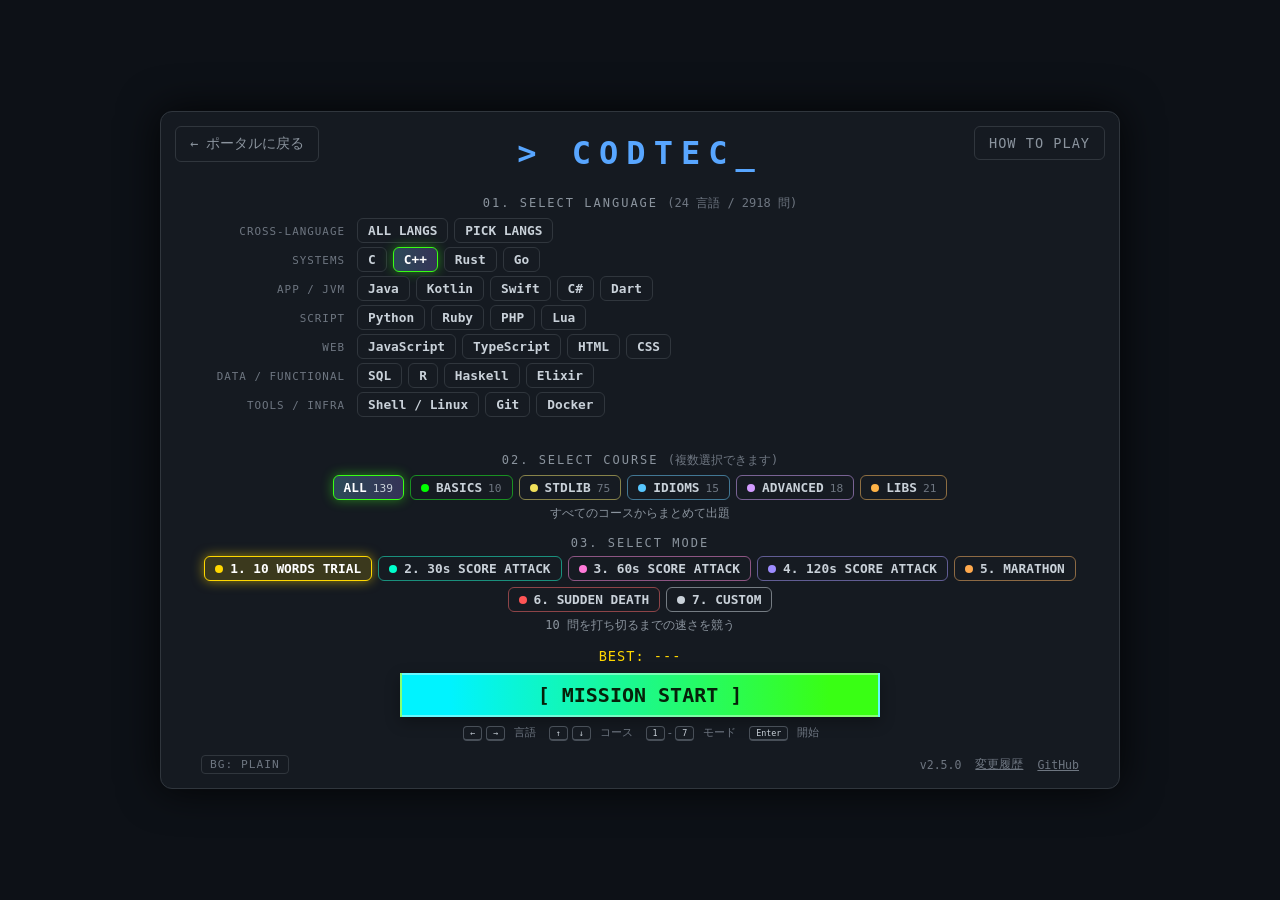
==== index.html @ aff868a6 "feat: コースを複数選べるようにする（v2.5.0） コースを押すたびに、出題するコースに入ったり外れたりする。 全部外すか全部選ぶと ALL になる。  - 選択は 'basics+stdlib" ====
<!DOCTYPE html>
<html lang="ja">
<head>
    <meta charset="UTF-8">
    <meta name="viewport" content="width=device-width, initial-scale=1.0">
    <meta name="description" content="エンジニア向けのターミナル風タイピングゲーム。24 言語・2900 問以上のコードで練習できます。">
    <title>Codtec | Programming Typing</title>
    <!-- X などにリンクを貼ったときのカード。画像は絶対 URL で書く（相対パスは読まれない） -->
    <meta property="og:type" content="website">
    <meta property="og:site_name" content="Codtec">
    <meta property="og:title" content="Codtec | Programming Typing">
    <meta property="og:description" content="エンジニア向けのターミナル風タイピングゲーム。24 言語・2900 問以上のコードで練習できます。">
    <meta property="og:url" content="https://ssmbc2929bartok.github.io/codtec/">
    <meta property="og:image" content="https://ssmbc2929bartok.github.io/codtec/ogp.png">
    <meta property="og:image:width" content="1200">
    <meta property="og:image:height" content="630">
    <meta property="og:image:alt" content="紺色の背景に、青い文字で「&gt; CODTEC_」と書かれた Codtec のロゴ">
    <meta name="twitter:card" content="summary_large_image">
    <meta name="twitter:title" content="Codtec | Programming Typing">
    <meta name="twitter:description" content="エンジニア向けのターミナル風タイピングゲーム。24 言語・2900 問以上のコードで練習できます。">
    <meta name="twitter:image" content="https://ssmbc2929bartok.github.io/codtec/ogp.png">
    <meta name="twitter:image:alt" content="紺色の背景に、青い文字で「&gt; CODTEC_」と書かれた Codtec のロゴ">
    <!-- ?v= は古いキャッシュを避けるための印。node tools/release.mjs <番号> で、data/registry.js の VERSION と一緒に書き換える -->
    <link rel="stylesheet" href="codtec.css?v=2.5.0">
</head>
<body>

    <div id="game-container">
        <section id="menu-screen">
            <a class="btn-ghost portal-link" href="https://ssmbar.com/">&larr; ポータルに戻る</a>
            <a class="btn-ghost howto-link" href="howto.html">HOW TO PLAY</a>
            <h1>&gt; CODTEC_</h1>
            <p id="menu-message" class="menu-message" role="status"></p>

            <div class="selection-group">
                <p class="label">01. SELECT LANGUAGE <span id="lang-count"></span></p>
                <div id="lang-selector"></div>
                <p id="lang-note" class="desc"></p>
            </div>
            <div class="selection-group">
                <p class="label">02. SELECT COURSE <span>(複数選択できます)</span></p>
                <div id="course-selector" class="chip-row"></div>
                <p id="course-desc" class="desc"></p>
            </div>
            <div class="selection-group">
                <p class="label">03. SELECT MODE</p>
                <div id="mode-selector" class="chip-row"></div>
                <p id="mode-desc" class="desc"></p>
                <div id="custom-panel" class="custom-panel" hidden>
                    <label>問題数 <input id="custom-words" type="number" min="0" max="999" inputmode="numeric"></label>
                    <label>持ち時間（秒） <input id="custom-seconds" type="number" min="0" max="3600" inputmode="numeric"></label>
                    <label>1 問ごとの追加（秒） <input id="custom-bonus" type="number" min="0" max="60" inputmode="numeric"></label>
                    <label>1 ミスごとの減少（秒） <input id="custom-penalty" type="number" min="0" max="10" step="0.1" inputmode="decimal"></label>
                    <label>ミスの上限（回） <input id="custom-lives" type="number" min="0" max="99" inputmode="numeric"></label>
                    <p class="custom-help">0 にした項目は「なし」になります。どれかの条件を満たした時点で終了します。</p>
                    <p id="custom-summary" class="custom-summary"></p>
                </div>
            </div>

            <p id="best-display" class="best-display"></p>
            <button id="start-btn" class="btn-gradient" type="button" disabled>
                <span>[ MISSION START ]</span>
            </button>
            <p class="key-hint">
                <kbd>&larr;</kbd><kbd>&rarr;</kbd> 言語　<kbd>&uarr;</kbd><kbd>&darr;</kbd> コース　<kbd>1</kbd>-<kbd>7</kbd> モード　<kbd>Enter</kbd> 開始
            </p>
        </section>

        <section id="game-screen" hidden>
            <div class="game-header">
                <div id="game-info">SYSTEM STATUS: RUNNING</div>
                <button id="pause-btn" class="btn-ghost" type="button">
                    <span class="pause-icon" aria-hidden="true"></span>PAUSE <kbd>Esc</kbd>
                </button>
            </div>
            <div id="toast" class="toast" role="status"></div>
            <div id="course-tag" class="course-tag"></div>
            <div id="word-display"></div>
            <div id="note-display"></div>
            <div id="timer-display">TIME: 0.00s</div>

            <div id="pause-overlay" hidden>
                <div class="pause-title">|| PAUSED</div>
                <p class="pause-sub">タイマーは止まっています</p>
                <div class="pause-actions">
                    <button class="btn-ghost" type="button" data-action="resume">再開する <kbd>Esc</kbd></button>
                    <button class="btn-ghost" type="button" data-action="restart">最初からやり直す <kbd>R</kbd></button>
                    <button class="btn-ghost" type="button" data-action="quit">メニューへ戻る <kbd>Q</kbd></button>
                </div>
            </div>
        </section>

        <section id="result-screen" hidden></section>

        <footer id="app-footer">
            <button id="bg-btn" class="bg-btn" type="button" title="背景を切り替える">BG: PLAIN</button>
            <span id="version-label"></span>
            <a href="https://github.com/ssmbc2929bartok/codtec/blob/main/CHANGELOG.md" target="_blank" rel="noopener noreferrer">変更履歴</a>
            <a href="https://github.com/ssmbc2929bartok/codtec" target="_blank" rel="noopener noreferrer">GitHub</a>
        </footer>
    </div>

    <script src="theme.js?v=2.5.0"></script>
    <script src="data/registry.js?v=2.5.0"></script>
    <script src="data/manifest.js?v=2.5.0"></script>
    <script src="script.js?v=2.5.0"></script>
</body>
</html>
---- codtec.css ----
:root {
    --bg-color: #0d1117;
    --panel-bg: rgba(22, 27, 34, 0.95);
    --border: #30363d;
    --text: #c9d1d9;
    --muted: #8b949e;
    --accent-blue: #58a6ff;
    --accent-cyan: #00ffcc;
    --correct-green: #39ff14;
    --error-red: #ff4444;
    --gold: #ffd700;

    /* コースごとの色 */
    --c-basics: #00ff00;
    --c-stdlib: #f1e05a;
    --c-features: #58c7ff;
    --c-advanced: #d39bff;
    --c-ecosystem: #ffb347;
}

[data-course="basics"] { --course: var(--c-basics); }
[data-course="stdlib"] { --course: var(--c-stdlib); }
[data-course="features"] { --course: var(--c-features); }
[data-course="advanced"] { --course: var(--c-advanced); }
[data-course="ecosystem"] { --course: var(--c-ecosystem); }

* { box-sizing: border-box; }
[hidden] { display: none !important; }

body {
    background-color: var(--bg-color);
    color: var(--text);
    font-family: 'Fira Code', 'Consolas', 'Menlo', monospace;
    display: flex;
    align-items: center;
    justify-content: center;
    min-height: 100vh;
    margin: 0;
    padding: 16px;
}

#game-container {
    position: relative;
    text-align: center;
    border: 1px solid var(--border);
    padding: 22px 40px 14px;
    background: var(--panel-bg);
    box-shadow: 0 0 40px rgba(0, 0, 0, 0.8);
    border-radius: 12px;
    width: min(960px, 100%);
}

h1 { color: var(--accent-blue); letter-spacing: 8px; margin: 0 0 2px; font-size: 2rem; }

kbd {
    display: inline-block;
    padding: 1px 6px;
    margin: 0 2px;
    border: 1px solid #484f58;
    border-bottom-width: 2px;
    border-radius: 4px;
    background: #161b22;
    color: var(--text);
    font-family: inherit;
    font-size: 0.75em;
}

/* --- メニュー --- */
.portal-link { position: absolute; top: 14px; left: 14px; padding: 6px 12px; font-size: 0.75rem; }
.howto-link { position: absolute; top: 14px; right: 14px; padding: 6px 12px; font-size: 0.75rem; letter-spacing: 1px; }
.menu-message { min-height: 1.2em; margin: 0 0 6px; font-size: 0.8rem; color: var(--error-red); }
.selection-group { margin-bottom: 14px; }
.label { font-size: 0.75rem; color: var(--muted); margin: 0 0 6px; letter-spacing: 2px; }
.label span { color: #6e7681; letter-spacing: 0; }
.desc { min-height: 1.3em; margin: 5px 0 0; font-size: 0.75rem; color: var(--muted); }

.lang-group {
    display: flex;
    align-items: baseline;
    gap: 6px;
    margin-bottom: 4px;
    text-align: left;
}
.group-label {
    flex: 0 0 150px;
    font-size: 0.68rem;
    letter-spacing: 1px;
    color: #6e7681;
    text-align: right;
    padding-right: 6px;
}
.lang-locked .chip:not(.active) { opacity: 0.35; }
.chip.picked { border-color: var(--accent-cyan); color: #fff; background: rgba(0, 255, 204, 0.12); }
.chip.picked::before { content: '\2713'; margin-right: 6px; color: var(--accent-cyan); }
.review-lang { color: var(--accent-blue); }
.group-chips, .chip-row { display: flex; flex-wrap: wrap; gap: 6px; }
.chip-row { justify-content: center; }

.chip {
    padding: 4px 10px;
    border: 1px solid var(--border);
    border-radius: 6px;
    background: #161b22;
    color: var(--text);
    font-family: inherit;
    font-size: 0.8rem;
    font-weight: bold;
    cursor: pointer;
    transition: border-color 0.15s, background 0.15s, box-shadow 0.15s;
}
.chip small { margin-left: 6px; color: #6e7681; font-weight: normal; font-size: 0.7rem; }
.chip:hover { border-color: var(--accent-blue); }
.chip:focus-visible, .btn-ghost:focus-visible, .btn-gradient:focus-visible, a:focus-visible {
    outline: 2px solid var(--accent-blue);
    outline-offset: 2px;
}
.chip.active {
    border-color: var(--correct-green);
    background: linear-gradient(to right, rgba(112, 218, 250, 0.25), rgba(147, 125, 247, 0.25));
    color: #fff;
    box-shadow: 0 0 12px rgba(57, 255, 20, 0.45);
}
.chip.active small { color: var(--text); }
.chip[data-course] { border-color: color-mix(in srgb, var(--course) 45%, var(--border)); }
.chip[data-course]:hover { border-color: var(--course); }
.chip[data-course].active {
    border-color: var(--course);
    background: color-mix(in srgb, var(--course) 16%, #161b22);
    box-shadow: 0 0 12px color-mix(in srgb, var(--course) 55%, transparent);
}
.chip[data-course]::before {
    content: '';
    display: inline-block;
    width: 8px;
    height: 8px;
    margin-right: 7px;
    border-radius: 50%;
    background: var(--course);
}

.custom-panel {
    display: grid;
    grid-template-columns: repeat(2, minmax(0, 1fr));
    gap: 8px 16px;
    width: min(520px, 100%);
    margin: 12px auto 0;
    padding: 14px 16px;
    border: 1px dashed var(--border);
    border-radius: 8px;
    text-align: left;
}
.custom-panel label { display: flex; align-items: center; justify-content: space-between; gap: 8px; font-size: 0.8rem; color: var(--text); }
.custom-panel input {
    width: 76px;
    padding: 5px 8px;
    border: 1px solid var(--border);
    border-radius: 6px;
    background: #0d1117;
    color: #fff;
    font-family: inherit;
    font-size: 0.9rem;
    text-align: right;
}
.custom-panel input:focus { outline: 2px solid var(--accent-blue); outline-offset: 1px; }
.custom-help, .custom-summary { grid-column: 1 / -1; margin: 2px 0 0; font-size: 0.75rem; color: var(--muted); }
.custom-summary { color: var(--accent-cyan); letter-spacing: 1px; }

.best-display { min-height: 1.3em; margin: 0; font-size: 0.85rem; color: var(--gold); letter-spacing: 1px; }
.key-hint { margin: 8px 0 0; font-size: 0.7rem; color: #6e7681; }

/* --- ボタン --- */
.btn-gradient {
    display: inline-block;
    padding: 12px 25px;
    color: #fff;
    border: 2px solid rgba(255, 255, 255, 0.4);
    background-image: linear-gradient(to right, #70dafa 0%, #937df7 100%);
    box-shadow: 0 5px 15px rgba(0, 0, 0, 0.3);
    transition: 0.3s;
    cursor: pointer;
    font-family: inherit;
    font-weight: bold;
    text-transform: uppercase;
}
.btn-gradient:hover:not(:disabled) {
    transform: translateY(-3px);
    box-shadow: 0 8px 20px rgba(57, 255, 20, 0.3);
    filter: brightness(1.1);
    border-color: #fff;
}
#start-btn.btn-gradient {
    background-image: linear-gradient(to right, #00f3ff 10%, #39ff14 90%);
    color: #06210a;
    width: min(480px, 100%);
    padding: 8px 25px;
    font-size: 1.25rem;
    margin-top: 8px;
}
#start-btn:disabled { filter: grayscale(1); opacity: 0.2; cursor: not-allowed; }

.btn-ghost {
    display: inline-flex;
    align-items: center;
    gap: 6px;
    padding: 8px 14px;
    border: 1px solid var(--border);
    border-radius: 6px;
    background: transparent;
    color: var(--muted);
    font-family: inherit;
    font-size: 0.85rem;
    text-decoration: none;
    cursor: pointer;
    transition: color 0.15s, border-color 0.15s, background 0.15s;
}
.btn-ghost:hover { color: #fff; border-color: var(--accent-blue); background: rgba(88, 166, 255, 0.1); }

/* --- ゲーム画面 --- */
#game-screen { position: relative; padding-bottom: 8px; }
/* 一時停止の間だけ、メニューが収まる高さを確保する */
#game-screen.paused { min-height: 300px; }
.game-header { display: flex; align-items: center; justify-content: space-between; margin-bottom: 24px; }

.course-tag {
    display: inline-block;
    min-height: 1.2em;
    font-size: 0.7rem;
    letter-spacing: 2px;
    color: var(--course, var(--muted));
}
#course-tag { display: block; margin-bottom: 6px; font-size: 1rem; }

/* 区切りの知らせ（ヘッダーの中央に重ねて出すので、ほかの要素は動かない） */
.toast {
    position: absolute;
    top: 4px;
    left: 50%;
    transform: translateX(-50%);
    padding: 5px 14px;
    border: 1px solid var(--accent-cyan);
    border-radius: 9999px;
    background: rgba(13, 17, 23, 0.9);
    color: var(--accent-cyan);
    font-size: 0.8rem;
    letter-spacing: 1px;
    white-space: nowrap;
    opacity: 0;
    pointer-events: none;
}
.toast.show { animation: toast 1.8s ease-out forwards; }
.toast.warn { border-color: var(--error-red); color: #ff8a8a; }
@keyframes toast {
    0% { opacity: 0; transform: translate(-50%, -6px); }
    12% { opacity: 1; transform: translate(-50%, 0); }
    75% { opacity: 1; }
    100% { opacity: 0; }
}
#game-info { font-size: 1rem; color: var(--accent-blue); text-align: left; }
.pause-icon {
    width: 10px;
    height: 12px;
    border-left: 3px solid currentColor;
    border-right: 3px solid currentColor;
}

#word-display {
    font-size: 4rem;
    line-height: 1.3;
    min-height: 1.3em;
    margin-bottom: 14px;
    white-space: pre-wrap;
    overflow-wrap: anywhere;
}
/* プレイ中の文字サイズは、問題文の長さと幅に合わせて script.js が決める */
#word-display.countdown { font-size: 4rem; color: #fff; }

#word-display span { color: #888; border-bottom: 3px solid transparent; }
#word-display span.current { color: #fff; border-bottom-color: var(--accent-cyan); }
#word-display span.cleared { color: var(--course, #00ff00); }
#word-display span.miss {
    display: inline-block;
    background-color: #ff0000;
    color: #fff;
    animation: shake 0.12s;
}

#note-display { min-height: 1.5em; margin-bottom: 22px; font-size: 1rem; color: var(--muted); }
#note-display.warn { color: var(--error-red); }
#timer-display { font-size: 1.8rem; color: var(--muted); font-variant-numeric: tabular-nums; }
#timer-display.bonus { color: var(--correct-green); }
#timer-display.penalty { color: var(--error-red); }
/* 終了時の表示（FINISH! / TIME UP! / TERMINATED） */
#timer-display.ending {
    font-size: 2.6rem;
    font-weight: bold;
    letter-spacing: 8px;
}
#timer-display.ending.finish { color: var(--correct-green); text-shadow: 0 0 18px rgba(57, 255, 20, 0.6); }
#timer-display.ending.timeup { color: var(--gold); text-shadow: 0 0 18px rgba(255, 215, 0, 0.6); }
#timer-display.ending.dead {
    color: var(--error-red);
    text-shadow: 0 0 18px rgba(255, 68, 68, 0.7);
    animation: shake 0.12s 3;
}
#note-display.ending-note { color: var(--text); }

@keyframes shake {
    0%, 100% { transform: translateX(0); }
    25% { transform: translateX(4px); }
    75% { transform: translateX(-4px); }
}
@keyframes blink { 50% { opacity: 0.25; } }

/* --- 一時停止 --- */
#pause-overlay {
    position: absolute;
    inset: 0;
    display: flex;
    flex-direction: column;
    align-items: center;
    justify-content: center;
    gap: 6px;
    background: #0d1117; /* 問題文が透けて読めないよう、完全に隠す */
    border: 1px dashed var(--border);
    border-radius: 8px;
}
.pause-title { font-size: 2.2rem; letter-spacing: 6px; color: var(--gold); animation: blink 1.4s infinite; }
.pause-sub { margin: 0 0 18px; font-size: 0.85rem; color: var(--muted); }
.pause-actions { display: flex; flex-direction: column; gap: 10px; width: min(320px, 90%); }
.pause-actions .btn-ghost { justify-content: space-between; color: var(--text); padding: 11px 16px; }

/* --- 結果画面 --- */
.result-title { font-size: 1.1rem; color: #aaa; letter-spacing: 3px; }
.result-context { margin-top: 4px; font-size: 0.8rem; color: var(--muted); }
.result-score { margin-top: 6px; font-size: 3rem; font-weight: bold; color: var(--gold); }
.result-best { min-height: 1.4em; font-size: 0.95rem; font-weight: bold; color: #ff5cf4; }
.result-best.new { animation: blink 1s 3; }

.result-stats {
    display: grid;
    grid-template-columns: repeat(3, 1fr);
    gap: 10px;
    width: min(520px, 100%);
    margin: 18px auto;
}
.stat { padding: 12px 8px; border: 1px solid var(--border); border-radius: 8px; background: #0d1117; }
.stat-value { font-size: 1.5rem; color: #fff; font-variant-numeric: tabular-nums; }
.stat-label { margin-top: 2px; font-size: 0.7rem; color: var(--muted); letter-spacing: 2px; }

.result-actions { display: flex; justify-content: center; gap: 10px; flex-wrap: wrap; margin-top: 6px; }
.result-actions .btn-gradient { min-width: 190px; }
.result-actions .btn-gradient kbd { background: rgba(0, 0, 0, 0.35); border-color: rgba(255, 255, 255, 0.4); color: #fff; }
.btn-secondary { background-image: none; background-color: #21262d; }

.result-links {
    display: flex;
    align-items: center;
    justify-content: center;
    gap: 10px;
    flex-wrap: wrap;
    margin-top: 22px;
    padding-top: 18px;
    border-top: 1px solid var(--border);
}

/* 振り返り */
.review { margin-top: 22px; text-align: left; }
.review-title { margin-bottom: 8px; font-size: 0.75rem; letter-spacing: 3px; color: var(--muted); text-align: center; }
.review-list {
    max-height: 260px;
    margin: 0;
    padding: 0;
    overflow-y: auto;
    list-style: none;
    border: 1px solid var(--border);
    border-radius: 8px;
    background: #0d1117;
}
.review-list li { padding: 9px 14px; border-left: 3px solid var(--course); }
.review-list li + li { border-top: 1px solid #21262d; }
.review-head { display: flex; align-items: baseline; gap: 10px; flex-wrap: wrap; }
.review-head .course-tag { flex: 0 0 76px; }
.review-head code { font-family: inherit; font-size: 0.9rem; color: var(--course); overflow-wrap: anywhere; }
.review-flag { font-size: 0.7rem; color: var(--muted); }
.review-flag.miss { color: var(--error-red); }
.review-note { margin: 3px 0 0 86px; font-size: 0.8rem; color: var(--text); }

/* X でシェアするボタン */
.share-x {
    display: inline-flex;
    align-items: center;
    gap: 10px;
    padding: 10px 22px 10px 18px;
    border: 1px solid #536471;
    border-radius: 9999px;
    background: #000;
    color: #fff;
    font-family: -apple-system, BlinkMacSystemFont, 'Segoe UI', 'Hiragino Sans', sans-serif;
    font-size: 0.95rem;
    font-weight: 700;
    text-decoration: none;
    transition: background 0.2s, color 0.2s, border-color 0.2s, transform 0.2s, box-shadow 0.2s;
}
.share-x svg { width: 18px; height: 18px; fill: currentColor; flex: none; }
.share-x:hover {
    background: #fff;
    color: #000;
    border-color: #fff;
    transform: translateY(-2px);
    box-shadow: 0 6px 18px rgba(255, 255, 255, 0.18);
}
.share-x:active { transform: translateY(0); }

/* --- HOW TO PLAY ページ --- */
.doc-page { align-items: flex-start; }
.howto { text-align: left; font-size: 0.9rem; line-height: 1.8; }
.howto section { margin-top: 28px; }
.howto h2 { margin: 0 0 10px; font-size: 0.85rem; font-weight: normal; letter-spacing: 2px; color: var(--accent-blue); }
.howto h3 { margin: 18px 0 6px; font-size: 0.85rem; font-weight: normal; color: var(--text); }
.howto p { margin: 8px 0; }
.howto ol, .howto ul { margin: 0; padding-left: 1.6em; }
.howto li { margin: 4px 0; }
.howto table { width: 100%; margin: 8px 0; border-collapse: collapse; }
.howto th, .howto td { padding: 7px 10px; border: 1px solid var(--border); vertical-align: top; }
.howto th { background: #0d1117; font-size: 0.75rem; font-weight: normal; letter-spacing: 1px; color: var(--muted); text-align: left; }
.howto code { padding: 1px 5px; border-radius: 4px; background: #0d1117; font-family: inherit; color: var(--accent-cyan); }
.howto .course-tag { font-size: 0.8rem; font-weight: bold; }
.howto-back { margin-top: 32px; text-align: center; }
.howto-back .btn-gradient { text-decoration: none; }

/* --- 背景（theme.js が body の data-bg を切り替える） --- */
body { background-attachment: fixed; }

/* GRID: サイバー調の方眼 */
body[data-bg="grid"] {
    background-image:
        radial-gradient(ellipse at 50% -10%, rgba(88, 166, 255, 0.22), transparent 60%),
        radial-gradient(ellipse at 50% 110%, rgba(147, 125, 247, 0.18), transparent 55%),
        linear-gradient(rgba(88, 166, 255, 0.11) 1px, transparent 1px),
        linear-gradient(90deg, rgba(88, 166, 255, 0.11) 1px, transparent 1px);
    background-size: 100% 100%, 100% 100%, 44px 44px, 44px 44px;
}

/* CIRCUIT: 基板調の配線とランド */
body[data-bg="circuit"] {
    background-color: #06120e;
    background-image:
        radial-gradient(ellipse at 50% 50%, transparent 35%, rgba(3, 8, 6, 0.85) 100%),
        url("data:image/svg+xml,%3Csvg xmlns='http://www.w3.org/2000/svg' width='200' height='200'%3E%3Cg fill='none' stroke='%2324a36b' stroke-opacity='.5' stroke-width='1.5'%3E%3Cpath d='M0 50h60l20 20h50l20-20h50'/%3E%3Cpath d='M50 0v30l20 20v60l-20 20v70'/%3E%3Cpath d='M0 150h40l20 20h60l20-20h60'/%3E%3Cpath d='M150 0v50M150 80v40l-20 20v60'/%3E%3Cpath d='M100 0v20l20 20M100 200v-20l-20-20v-40'/%3E%3Cpath d='M0 100h20M180 100h20'/%3E%3C/g%3E%3Cg fill='%2339ff14' fill-opacity='.55'%3E%3Ccircle cx='60' cy='50' r='3.5'/%3E%3Ccircle cx='150' cy='50' r='3.5'/%3E%3Ccircle cx='150' cy='80' r='3.5'/%3E%3Ccircle cx='50' cy='130' r='3.5'/%3E%3Ccircle cx='120' cy='40' r='3.5'/%3E%3Ccircle cx='80' cy='120' r='3.5'/%3E%3Ccircle cx='20' cy='100' r='3.5'/%3E%3Ccircle cx='180' cy='100' r='3.5'/%3E%3Ccircle cx='40' cy='150' r='3.5'/%3E%3C/g%3E%3Cg fill='none' stroke='%2324a36b' stroke-opacity='.45'%3E%3Crect x='92' y='84' width='36' height='24' rx='2'/%3E%3C/g%3E%3C/svg%3E");
    background-size: 100% 100%, 200px 200px;
}

/* CRT: ブラウン管の走査線 */
body[data-bg="crt"] {
    background-color: #050a08;
    background-image:
        radial-gradient(ellipse at 50% 50%, rgba(0, 255, 204, 0.10), transparent 70%),
        repeating-linear-gradient(0deg, rgba(0, 255, 204, 0.07) 0, rgba(0, 255, 204, 0.07) 1px, transparent 1px, transparent 4px);
    background-size: 100% 100%, 100% 4px;
}

.bg-btn {
    margin-right: auto;
    padding: 2px 8px;
    border: 1px solid var(--border);
    border-radius: 4px;
    background: transparent;
    color: #6e7681;
    font-family: inherit;
    font-size: 0.7rem;
    letter-spacing: 1px;
    cursor: pointer;
}
.bg-btn:hover { color: var(--accent-blue); border-color: var(--accent-blue); }

/* --- フッター --- */
#app-footer {
    display: flex;
    align-items: center;
    justify-content: flex-end;
    gap: 14px;
    margin-top: 14px;
    font-size: 0.72rem;
    color: #6e7681;
}
#app-footer a { color: #6e7681; }
#app-footer a:hover { color: var(--accent-blue); }

@media (max-width: 720px) {
    #game-container { padding: 24px 16px 16px; }
    h1 { font-size: 1.8rem; letter-spacing: 4px; }
    .portal-link, .howto-link { position: static; margin: 0 2px 12px; }
    .howto table { font-size: 0.8rem; }
    .lang-group { flex-direction: column; gap: 4px; }
    .group-label { flex: none; text-align: left; }
    .key-hint { display: none; }
    .custom-panel { grid-template-columns: 1fr; }
    .review-note { margin-left: 0; }
}

@media (prefers-reduced-motion: reduce) {
    * { animation: none !important; transition: none !important; }
}
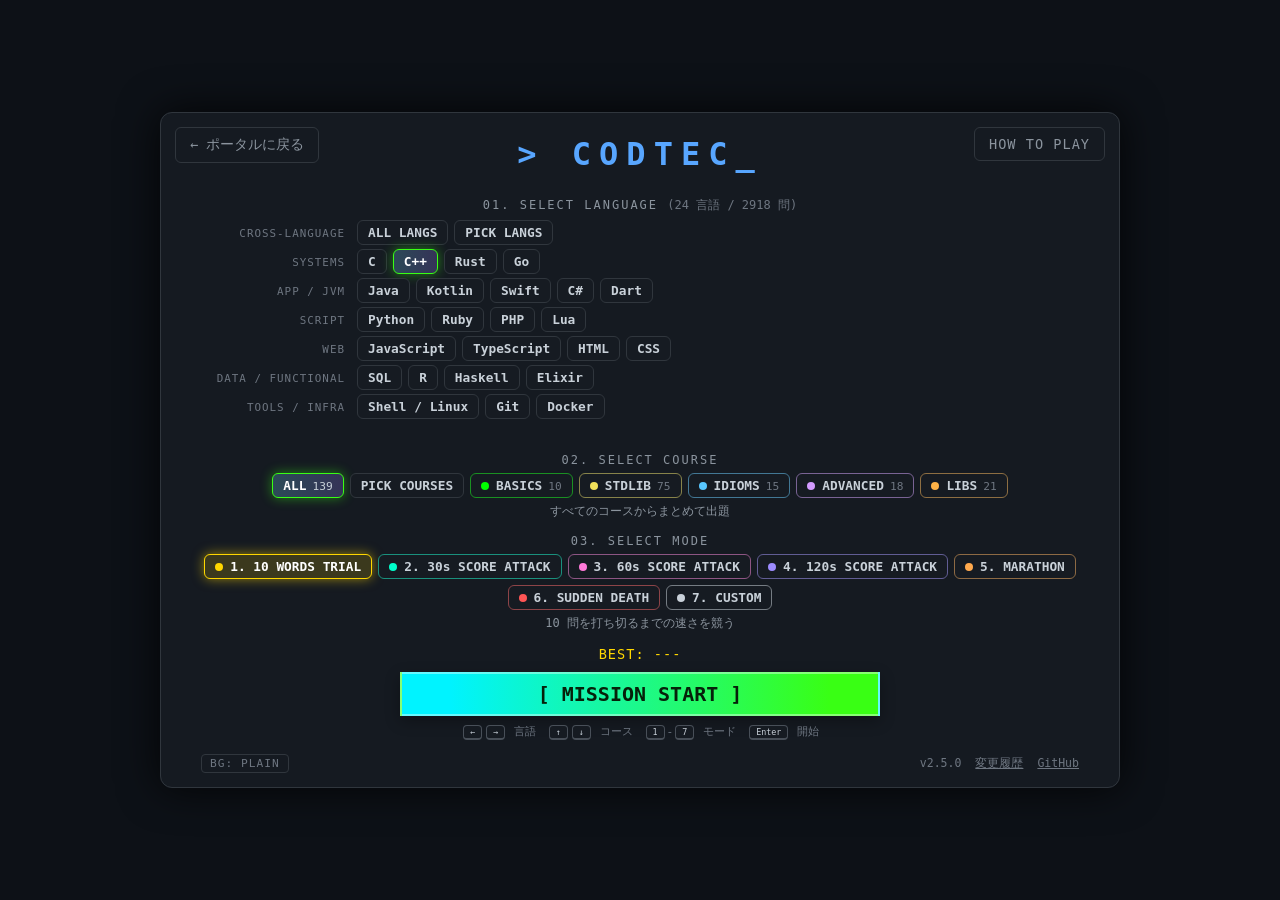
==== commit 201e5cc1: "feat: コースの複数選択を PICK COURSES から入る方式にする（v2.5.0） コースを押すだけで複数選択になっていたのをやめ、PICK LANGS と同じように PICK COURSE" ====
--- a/index.html
+++ b/index.html
@@ -38,7 +38,7 @@
                 <p id="lang-note" class="desc"></p>
             </div>
             <div class="selection-group">
-                <p class="label">02. SELECT COURSE <span>(複数選択できます)</span></p>
+                <p class="label">02. SELECT COURSE</p>
                 <div id="course-selector" class="chip-row"></div>
                 <p id="course-desc" class="desc"></p>
             </div>
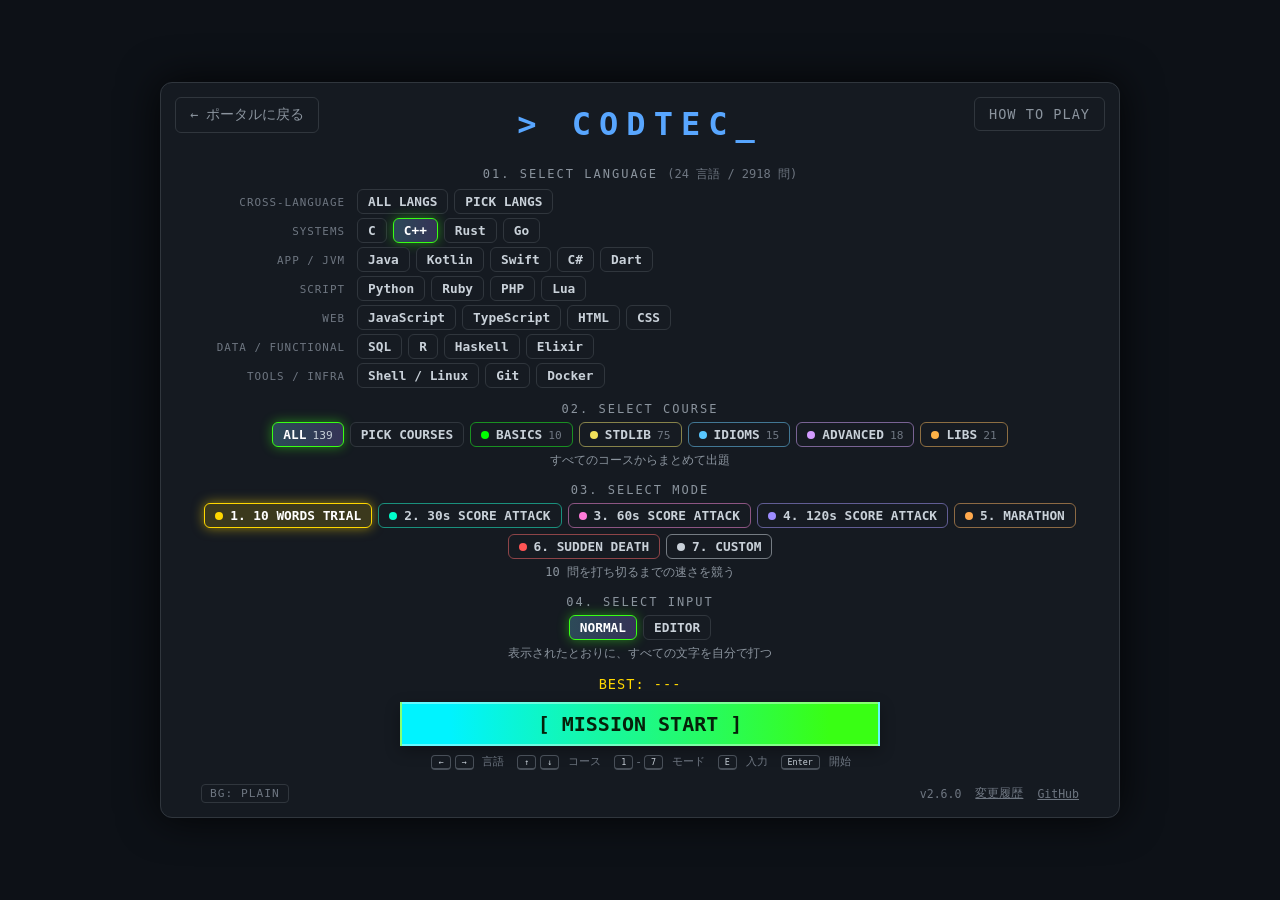
==== commit e2153fa1: "feat: エディタモードを追加し、シェア文面を短くする（v2.6.0） 追加 - 入力のしかたに EDITOR を追加（開きの括弧や引用符を打つと、対応する閉じ側が自動で入る）   - 自動で入った" ====
--- a/index.html
+++ b/index.html
@@ -21,7 +21,7 @@
     <meta name="twitter:image" content="https://ssmbc2929bartok.github.io/codtec/ogp.png">
     <meta name="twitter:image:alt" content="紺色の背景に、青い文字で「&gt; CODTEC_」と書かれた Codtec のロゴ">
     <!-- ?v= は古いキャッシュを避けるための印。node tools/release.mjs <番号> で、data/registry.js の VERSION と一緒に書き換える -->
-    <link rel="stylesheet" href="codtec.css?v=2.5.0">
+    <link rel="stylesheet" href="codtec.css?v=2.6.0">
 </head>
 <body>
 
@@ -57,12 +57,18 @@
                 </div>
             </div>
 
+            <div class="selection-group">
+                <p class="label">04. SELECT INPUT</p>
+                <div id="input-selector" class="chip-row"></div>
+                <p id="input-desc" class="desc"></p>
+            </div>
+
             <p id="best-display" class="best-display"></p>
             <button id="start-btn" class="btn-gradient" type="button" disabled>
                 <span>[ MISSION START ]</span>
             </button>
             <p class="key-hint">
-                <kbd>&larr;</kbd><kbd>&rarr;</kbd> 言語　<kbd>&uarr;</kbd><kbd>&darr;</kbd> コース　<kbd>1</kbd>-<kbd>7</kbd> モード　<kbd>Enter</kbd> 開始
+                <kbd>&larr;</kbd><kbd>&rarr;</kbd> 言語　<kbd>&uarr;</kbd><kbd>&darr;</kbd> コース　<kbd>1</kbd>-<kbd>7</kbd> モード　<kbd>E</kbd> 入力　<kbd>Enter</kbd> 開始
             </p>
         </section>
 
@@ -100,9 +106,9 @@
         </footer>
     </div>
 
-    <script src="theme.js?v=2.5.0"></script>
-    <script src="data/registry.js?v=2.5.0"></script>
-    <script src="data/manifest.js?v=2.5.0"></script>
-    <script src="script.js?v=2.5.0"></script>
+    <script src="theme.js?v=2.6.0"></script>
+    <script src="data/registry.js?v=2.6.0"></script>
+    <script src="data/manifest.js?v=2.6.0"></script>
+    <script src="script.js?v=2.6.0"></script>
 </body>
 </html>
--- a/codtec.css
+++ b/codtec.css
@@ -89,6 +89,8 @@
     text-align: right;
     padding-right: 6px;
 }
+/* 注意書きがないときは、その行の高さも取らない */
+#lang-note:empty { display: none; }
 .lang-locked .chip:not(.active) { opacity: 0.35; }
 .chip.picked { border-color: var(--accent-cyan); color: #fff; background: rgba(0, 255, 204, 0.12); }
 .chip.picked::before { content: '\2713'; margin-right: 6px; color: var(--accent-cyan); }
@@ -277,6 +279,9 @@
 #word-display span { color: #888; border-bottom: 3px solid transparent; }
 #word-display span.current { color: #fff; border-bottom-color: var(--accent-cyan); }
 #word-display span.cleared { color: var(--course, #00ff00); }
+/* エディタモードで自動で入った閉じ側（まだ通り過ぎていないものは薄く、通り過ぎたら少し薄いまま） */
+#word-display span.auto { color: var(--course, #00ff00); opacity: 0.45; }
+#word-display span.cleared.auto { opacity: 0.7; }
 #word-display span.miss {
     display: inline-block;
     background-color: #ff0000;
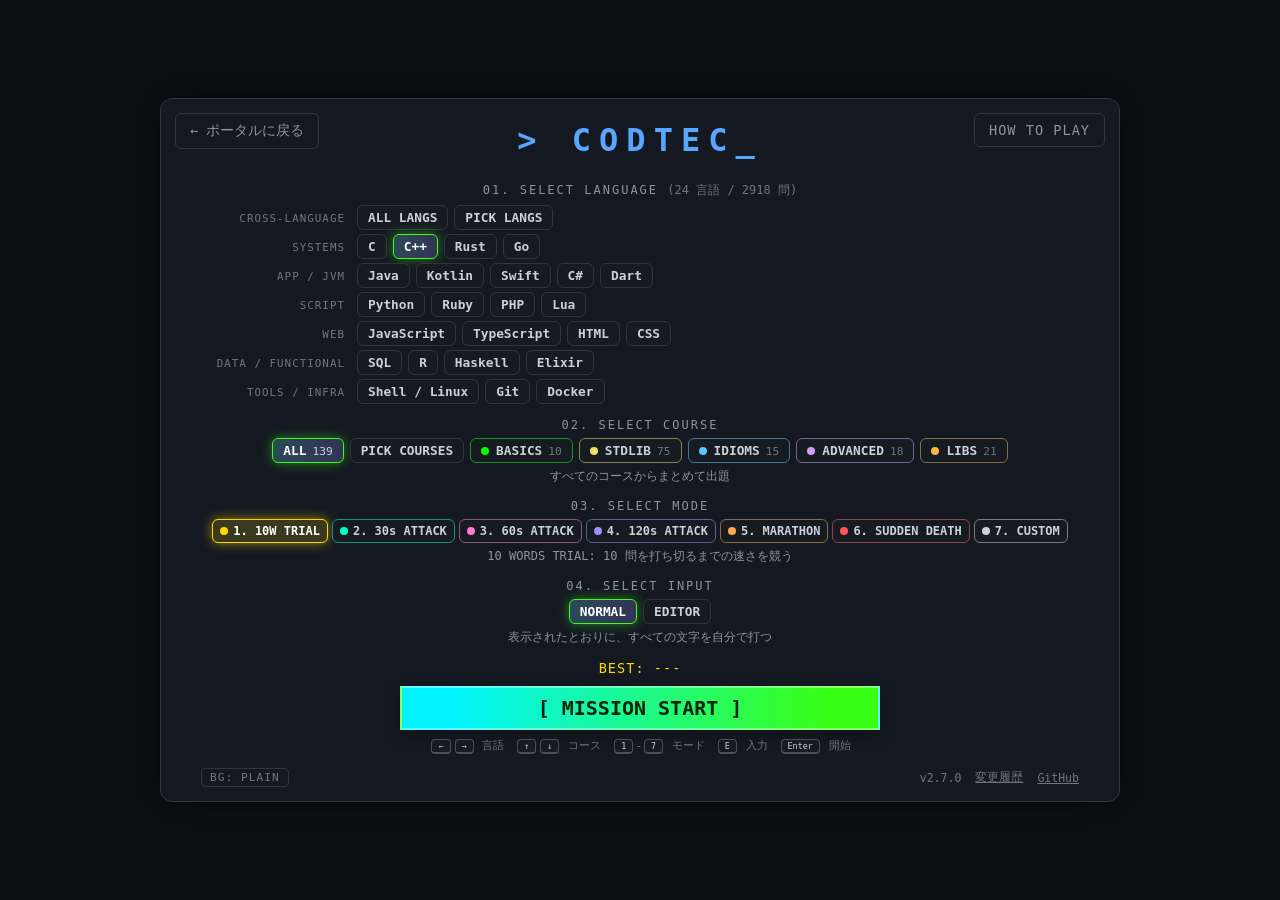
==== commit 9dd799a8: "feat: 進行に合わせて変わる背景と、MARATHON の加算時間の段階を追加する（v2.7.0） 追加 - PLAIN 以外の背景で、MARATHON と SUDDEN DEATH の間、問題数に" ====
--- a/index.html
+++ b/index.html
@@ -21,9 +21,12 @@
     <meta name="twitter:image" content="https://ssmbc2929bartok.github.io/codtec/ogp.png">
     <meta name="twitter:image:alt" content="紺色の背景に、青い文字で「&gt; CODTEC_」と書かれた Codtec のロゴ">
     <!-- ?v= は古いキャッシュを避けるための印。node tools/release.mjs <番号> で、data/registry.js の VERSION と一緒に書き換える -->
-    <link rel="stylesheet" href="codtec.css?v=2.6.0">
+    <link rel="stylesheet" href="codtec.css?v=2.7.0">
 </head>
 <body>
+    <!-- 背景の模様を描く層と、流れる光を描く層（theme.js が動かす） -->
+    <div class="bg-layer" aria-hidden="true"></div>
+    <canvas id="bg-canvas" class="bg-canvas" aria-hidden="true"></canvas>
 
     <div id="game-container">
         <section id="menu-screen">
@@ -106,9 +109,9 @@
         </footer>
     </div>
 
-    <script src="theme.js?v=2.6.0"></script>
-    <script src="data/registry.js?v=2.6.0"></script>
-    <script src="data/manifest.js?v=2.6.0"></script>
-    <script src="script.js?v=2.6.0"></script>
+    <script src="theme.js?v=2.7.0"></script>
+    <script src="data/registry.js?v=2.7.0"></script>
+    <script src="data/manifest.js?v=2.7.0"></script>
+    <script src="script.js?v=2.7.0"></script>
 </body>
 </html>
--- a/codtec.css
+++ b/codtec.css
@@ -96,6 +96,10 @@
 .chip.picked::before { content: '\2713'; margin-right: 6px; color: var(--accent-cyan); }
 .review-lang { color: var(--accent-blue); }
 .group-chips, .chip-row { display: flex; flex-wrap: wrap; gap: 6px; }
+/* モードは 7 つを 1 行に並べるので、ボタンを少し詰める（幅が足りない画面では折り返す） */
+#mode-selector { gap: 4px; }
+#mode-selector .chip { padding: 4px 7px; font-size: 0.75rem; }
+#mode-selector .chip[data-course]::before { margin-right: 5px; }
 .chip-row { justify-content: center; }
 
 .chip {
@@ -232,30 +236,44 @@
 }
 #course-tag { display: block; margin-bottom: 6px; font-size: 1rem; }
 
-/* 区切りの知らせ（ヘッダーの中央に重ねて出すので、ほかの要素は動かない） */
+/* 区切りの知らせ。枠の上の縁にまたがる位置に出すので、ほかの表示とは重ならない */
 .toast {
     position: absolute;
-    top: 4px;
+    top: -42px;
     left: 50%;
     transform: translateX(-50%);
-    padding: 5px 14px;
-    border: 1px solid var(--accent-cyan);
+    padding: 8px 20px;
+    border: 2px solid var(--accent-cyan);
     border-radius: 9999px;
-    background: rgba(13, 17, 23, 0.9);
+    background: #0d1117;
     color: var(--accent-cyan);
-    font-size: 0.8rem;
+    font-size: 1.05rem;
+    font-weight: bold;
     letter-spacing: 1px;
     white-space: nowrap;
     opacity: 0;
     pointer-events: none;
-}
-.toast.show { animation: toast 1.8s ease-out forwards; }
-.toast.warn { border-color: var(--error-red); color: #ff8a8a; }
+    z-index: 2;
+}
+.toast.show { animation: toast 2.6s ease-out forwards, toast-glow 0.5s ease-in-out 0.3s 3; }
+.toast.warn { border-color: var(--error-red); color: #ff9a9a; }
+.toast.warn.show { animation: toast 2.6s ease-out forwards, toast-glow-warn 0.5s ease-in-out 0.3s 3; }
+/* 小さく現れて一度大きく弾み、しばらく光ってから、上へ消える */
 @keyframes toast {
-    0% { opacity: 0; transform: translate(-50%, -6px); }
-    12% { opacity: 1; transform: translate(-50%, 0); }
-    75% { opacity: 1; }
-    100% { opacity: 0; }
+    0% { opacity: 0; transform: translate(-50%, 14px) scale(0.6); }
+    10% { opacity: 1; transform: translate(-50%, 0) scale(1.14); }
+    18% { transform: translate(-50%, 0) scale(1); }
+    82% { opacity: 1; transform: translate(-50%, 0) scale(1); }
+    100% { opacity: 0; transform: translate(-50%, -12px) scale(0.96); }
+}
+@keyframes toast-glow {
+    0%, 100% { box-shadow: 0 0 0 rgba(0, 255, 204, 0); }
+    50% { box-shadow: 0 0 22px rgba(0, 255, 204, 0.75); }
+}
+@keyframes toast-glow-warn {
+    0%, 100% { box-shadow: 0 0 0 rgba(255, 68, 68, 0); }
+    50% { box-shadow: 0 0 22px rgba(255, 68, 68, 0.8); }
+}
 }
 #game-info { font-size: 1rem; color: var(--accent-blue); text-align: left; }
 .pause-icon {
@@ -434,34 +452,55 @@
 .howto-back .btn-gradient { text-decoration: none; }
 
 /* --- 背景（theme.js が body の data-bg を切り替える） --- */
-body { background-attachment: fixed; }
+/* 模様は .bg-layer に描く。MARATHON と SUDDEN DEATH では、theme.js が下の変数を少しずつ変えて、
+   模様を流したり、色や細かさを変えたりする。
+     --ox / --oy : 模様をずらす量   --scale : 模様の細かさ   --hue : 色相の回転   --glow : 明るさ */
+.bg-layer, .bg-canvas {
+    position: fixed;
+    inset: 0;
+    width: 100%;
+    height: 100%;
+    z-index: -1;
+    pointer-events: none;
+}
+.bg-layer {
+    --ox: 0px;
+    --oy: 0px;
+    --scale: 1;
+    --hue: 0deg;
+    --glow: 1;
+    filter: hue-rotate(var(--hue)) brightness(var(--glow));
+}
 
 /* GRID: サイバー調の方眼 */
-body[data-bg="grid"] {
+body[data-bg="grid"] .bg-layer {
     background-image:
         radial-gradient(ellipse at 50% -10%, rgba(88, 166, 255, 0.22), transparent 60%),
         radial-gradient(ellipse at 50% 110%, rgba(147, 125, 247, 0.18), transparent 55%),
         linear-gradient(rgba(88, 166, 255, 0.11) 1px, transparent 1px),
         linear-gradient(90deg, rgba(88, 166, 255, 0.11) 1px, transparent 1px);
-    background-size: 100% 100%, 100% 100%, 44px 44px, 44px 44px;
+    background-size: 100% 100%, 100% 100%, calc(44px * var(--scale)) calc(44px * var(--scale)), calc(44px * var(--scale)) calc(44px * var(--scale));
+    background-position: 0 0, 0 0, var(--ox) var(--oy), var(--ox) var(--oy);
 }
 
 /* CIRCUIT: 基板調の配線とランド */
-body[data-bg="circuit"] {
-    background-color: #06120e;
+body[data-bg="circuit"] { background-color: #06120e; }
+body[data-bg="circuit"] .bg-layer {
     background-image:
         radial-gradient(ellipse at 50% 50%, transparent 35%, rgba(3, 8, 6, 0.85) 100%),
         url("data:image/svg+xml,%3Csvg xmlns='http://www.w3.org/2000/svg' width='200' height='200'%3E%3Cg fill='none' stroke='%2324a36b' stroke-opacity='.5' stroke-width='1.5'%3E%3Cpath d='M0 50h60l20 20h50l20-20h50'/%3E%3Cpath d='M50 0v30l20 20v60l-20 20v70'/%3E%3Cpath d='M0 150h40l20 20h60l20-20h60'/%3E%3Cpath d='M150 0v50M150 80v40l-20 20v60'/%3E%3Cpath d='M100 0v20l20 20M100 200v-20l-20-20v-40'/%3E%3Cpath d='M0 100h20M180 100h20'/%3E%3C/g%3E%3Cg fill='%2339ff14' fill-opacity='.55'%3E%3Ccircle cx='60' cy='50' r='3.5'/%3E%3Ccircle cx='150' cy='50' r='3.5'/%3E%3Ccircle cx='150' cy='80' r='3.5'/%3E%3Ccircle cx='50' cy='130' r='3.5'/%3E%3Ccircle cx='120' cy='40' r='3.5'/%3E%3Ccircle cx='80' cy='120' r='3.5'/%3E%3Ccircle cx='20' cy='100' r='3.5'/%3E%3Ccircle cx='180' cy='100' r='3.5'/%3E%3Ccircle cx='40' cy='150' r='3.5'/%3E%3C/g%3E%3Cg fill='none' stroke='%2324a36b' stroke-opacity='.45'%3E%3Crect x='92' y='84' width='36' height='24' rx='2'/%3E%3C/g%3E%3C/svg%3E");
-    background-size: 100% 100%, 200px 200px;
+    background-size: 100% 100%, calc(200px * var(--scale)) calc(200px * var(--scale));
+    background-position: 0 0, var(--ox) var(--oy);
 }
 
 /* CRT: ブラウン管の走査線 */
-body[data-bg="crt"] {
-    background-color: #050a08;
+body[data-bg="crt"] { background-color: #050a08; }
+body[data-bg="crt"] .bg-layer {
     background-image:
         radial-gradient(ellipse at 50% 50%, rgba(0, 255, 204, 0.10), transparent 70%),
         repeating-linear-gradient(0deg, rgba(0, 255, 204, 0.07) 0, rgba(0, 255, 204, 0.07) 1px, transparent 1px, transparent 4px);
-    background-size: 100% 100%, 100% 4px;
+    background-size: 100% 100%, 100% calc(4px * var(--scale));
+    background-position: 0 0, 0 var(--oy);
 }
 
 .bg-btn {
@@ -505,4 +544,5 @@
 
 @media (prefers-reduced-motion: reduce) {
     * { animation: none !important; transition: none !important; }
-}
+    .toast.show { opacity: 1; } /* 動きを出さない設定でも、知らせは見えるようにする */
+}
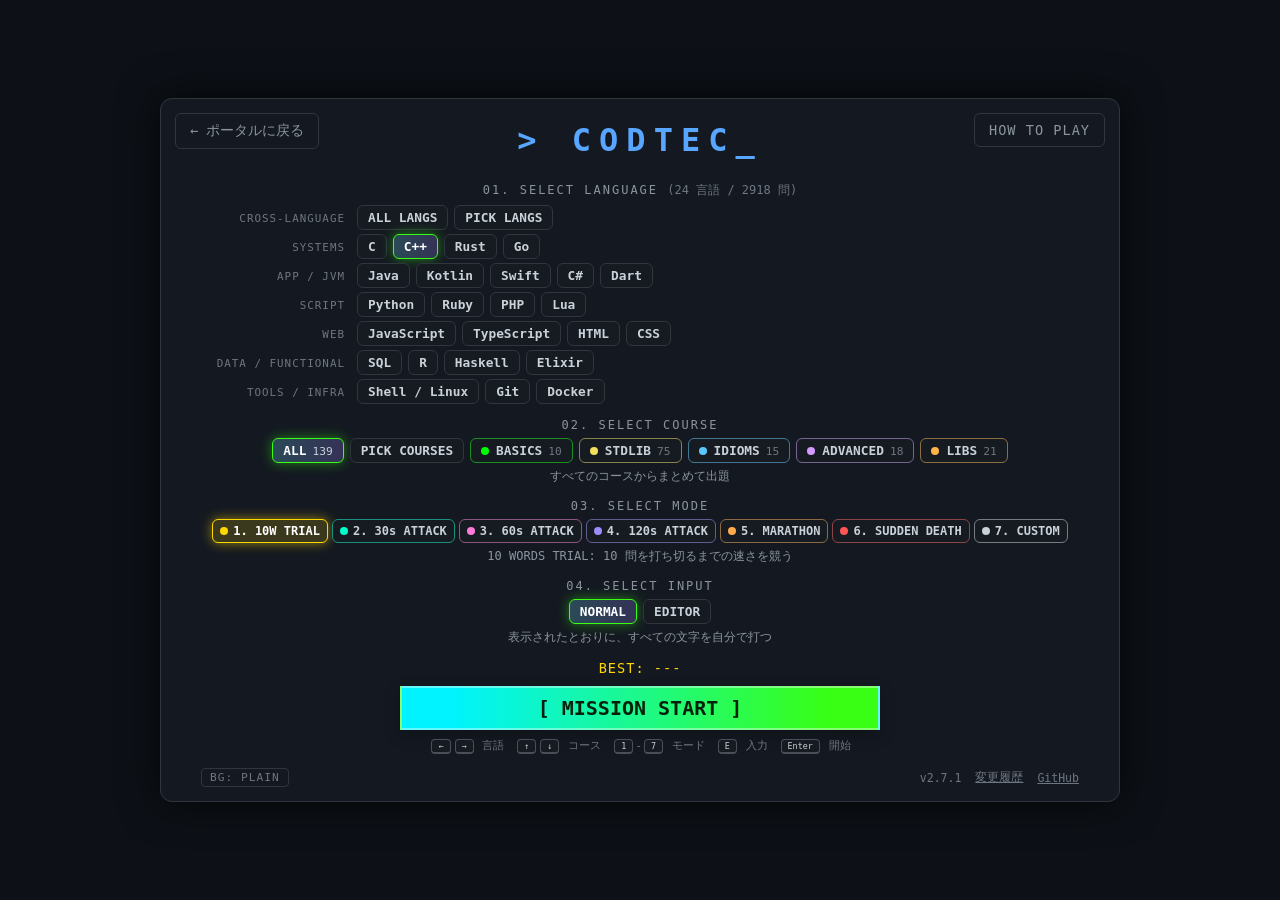
==== commit b6f392c7: "feat: ワープ式の背景、残り時間の警告、システム停止の演出を追加する（v2.7.1） 追加 - 持ち時間が残り少ないときの警告（10 秒以下で橙に脈打ち、5 秒以下で赤く点滅して背景が揺れる） -" ====
--- a/index.html
+++ b/index.html
@@ -21,7 +21,7 @@
     <meta name="twitter:image" content="https://ssmbc2929bartok.github.io/codtec/ogp.png">
     <meta name="twitter:image:alt" content="紺色の背景に、青い文字で「&gt; CODTEC_」と書かれた Codtec のロゴ">
     <!-- ?v= は古いキャッシュを避けるための印。node tools/release.mjs <番号> で、data/registry.js の VERSION と一緒に書き換える -->
-    <link rel="stylesheet" href="codtec.css?v=2.7.0">
+    <link rel="stylesheet" href="codtec.css?v=2.7.1">
 </head>
 <body>
     <!-- 背景の模様を描く層と、流れる光を描く層（theme.js が動かす） -->
@@ -109,9 +109,9 @@
         </footer>
     </div>
 
-    <script src="theme.js?v=2.7.0"></script>
-    <script src="data/registry.js?v=2.7.0"></script>
-    <script src="data/manifest.js?v=2.7.0"></script>
-    <script src="script.js?v=2.7.0"></script>
+    <script src="theme.js?v=2.7.1"></script>
+    <script src="data/registry.js?v=2.7.1"></script>
+    <script src="data/manifest.js?v=2.7.1"></script>
+    <script src="script.js?v=2.7.1"></script>
 </body>
 </html>
--- a/codtec.css
+++ b/codtec.css
@@ -452,9 +452,9 @@
 .howto-back .btn-gradient { text-decoration: none; }
 
 /* --- 背景（theme.js が body の data-bg を切り替える） --- */
-/* 模様は .bg-layer に描く。MARATHON と SUDDEN DEATH では、theme.js が下の変数を少しずつ変えて、
-   模様を流したり、色や細かさを変えたりする。
-     --ox / --oy : 模様をずらす量   --scale : 模様の細かさ   --hue : 色相の回転   --glow : 明るさ */
+/* 模様は .bg-layer に描く。MARATHON と SUDDEN DEATH では、theme.js が区切りごとに下の変数を変えて、
+   ワープしたように次の見た目へ移す。模様は画面の中央を基準に拡大・縮小する。
+     --scale : 模様の細かさ   --hue : 色相の回転   --glow : 明るさ */
 .bg-layer, .bg-canvas {
     position: fixed;
     inset: 0;
@@ -464,8 +464,6 @@
     pointer-events: none;
 }
 .bg-layer {
-    --ox: 0px;
-    --oy: 0px;
     --scale: 1;
     --hue: 0deg;
     --glow: 1;
@@ -480,7 +478,7 @@
         linear-gradient(rgba(88, 166, 255, 0.11) 1px, transparent 1px),
         linear-gradient(90deg, rgba(88, 166, 255, 0.11) 1px, transparent 1px);
     background-size: 100% 100%, 100% 100%, calc(44px * var(--scale)) calc(44px * var(--scale)), calc(44px * var(--scale)) calc(44px * var(--scale));
-    background-position: 0 0, 0 0, var(--ox) var(--oy), var(--ox) var(--oy);
+    background-position: 0 0, 0 0, center, center;
 }
 
 /* CIRCUIT: 基板調の配線とランド */
@@ -490,7 +488,7 @@
         radial-gradient(ellipse at 50% 50%, transparent 35%, rgba(3, 8, 6, 0.85) 100%),
         url("data:image/svg+xml,%3Csvg xmlns='http://www.w3.org/2000/svg' width='200' height='200'%3E%3Cg fill='none' stroke='%2324a36b' stroke-opacity='.5' stroke-width='1.5'%3E%3Cpath d='M0 50h60l20 20h50l20-20h50'/%3E%3Cpath d='M50 0v30l20 20v60l-20 20v70'/%3E%3Cpath d='M0 150h40l20 20h60l20-20h60'/%3E%3Cpath d='M150 0v50M150 80v40l-20 20v60'/%3E%3Cpath d='M100 0v20l20 20M100 200v-20l-20-20v-40'/%3E%3Cpath d='M0 100h20M180 100h20'/%3E%3C/g%3E%3Cg fill='%2339ff14' fill-opacity='.55'%3E%3Ccircle cx='60' cy='50' r='3.5'/%3E%3Ccircle cx='150' cy='50' r='3.5'/%3E%3Ccircle cx='150' cy='80' r='3.5'/%3E%3Ccircle cx='50' cy='130' r='3.5'/%3E%3Ccircle cx='120' cy='40' r='3.5'/%3E%3Ccircle cx='80' cy='120' r='3.5'/%3E%3Ccircle cx='20' cy='100' r='3.5'/%3E%3Ccircle cx='180' cy='100' r='3.5'/%3E%3Ccircle cx='40' cy='150' r='3.5'/%3E%3C/g%3E%3Cg fill='none' stroke='%2324a36b' stroke-opacity='.45'%3E%3Crect x='92' y='84' width='36' height='24' rx='2'/%3E%3C/g%3E%3C/svg%3E");
     background-size: 100% 100%, calc(200px * var(--scale)) calc(200px * var(--scale));
-    background-position: 0 0, var(--ox) var(--oy);
+    background-position: 0 0, center;
 }
 
 /* CRT: ブラウン管の走査線 */
@@ -500,7 +498,107 @@
         radial-gradient(ellipse at 50% 50%, rgba(0, 255, 204, 0.10), transparent 70%),
         repeating-linear-gradient(0deg, rgba(0, 255, 204, 0.07) 0, rgba(0, 255, 204, 0.07) 1px, transparent 1px, transparent 4px);
     background-size: 100% 100%, 100% calc(4px * var(--scale));
-    background-position: 0 0, 0 var(--oy);
+    background-position: 0 0, center;
+}
+
+/* --- 警告と、システムが止まる演出（script.js が body のクラスを切り替える） --- */
+/* 画面の縁を染める層。背景より手前、ゲームの枠より奥に置く */
+body::after {
+    content: '';
+    position: fixed;
+    inset: 0;
+    z-index: -1;
+    pointer-events: none;
+    opacity: 0;
+}
+
+/* 持ち時間が残り少ない: 縁が橙に脈打ち、タイマーの色が変わり、背景がゆっくり鼓動する */
+body.danger::after {
+    background: radial-gradient(ellipse at center, transparent 45%, rgba(255, 140, 0, 0.55) 100%);
+    animation: alert-pulse 1s ease-in-out infinite;
+}
+body.danger #game-container { border-color: #ff9f1a; animation: alert-border 1s ease-in-out infinite; }
+body.danger #timer-display:not(.bonus):not(.penalty):not(.ending) { color: #ffb347; font-weight: bold; }
+body.danger .bg-layer { animation: bg-throb 1s ease-in-out infinite; }
+
+/* さらに少ない: 赤くなり、速く脈打ち、タイマーが点滅し、背景が小刻みに揺れる */
+body.critical::after {
+    background: radial-gradient(ellipse at center, transparent 35%, rgba(255, 30, 30, 0.7) 100%);
+    animation-duration: 0.45s;
+}
+body.critical #game-container { border-color: var(--error-red); animation-duration: 0.45s; --alert-color: rgba(255, 68, 68, 0.75); }
+body.critical #timer-display:not(.bonus):not(.penalty):not(.ending) {
+    color: var(--error-red);
+    text-shadow: 0 0 14px rgba(255, 68, 68, 0.8);
+    animation: blink 0.45s steps(2, start) infinite;
+}
+body.critical .bg-layer { animation: bg-quake 0.3s linear infinite; }
+
+@keyframes alert-pulse { 0%, 100% { opacity: 0.25; } 50% { opacity: 1; } }
+@keyframes alert-border {
+    0%, 100% { box-shadow: 0 0 40px rgba(0, 0, 0, 0.8); }
+    50% { box-shadow: 0 0 34px var(--alert-color, rgba(255, 159, 26, 0.7)); }
+}
+@keyframes bg-throb { 0%, 100% { transform: scale(1); } 50% { transform: scale(1.04); } }
+@keyframes bg-quake {
+    0% { transform: translate(0, 0) scale(1.03); }
+    25% { transform: translate(-5px, 3px) scale(1.05); }
+    50% { transform: translate(4px, -4px) scale(1.03); }
+    75% { transform: translate(-3px, -2px) scale(1.06); }
+    100% { transform: translate(0, 0) scale(1.03); }
+}
+
+/* 時間切れ・ミスの上限: 画面が赤く明滅して、システムが止まる */
+body.system-halt::after {
+    background:
+        repeating-linear-gradient(0deg, rgba(255, 0, 0, 0.16) 0, rgba(255, 0, 0, 0.16) 2px, transparent 2px, transparent 5px),
+        radial-gradient(ellipse at center, rgba(120, 0, 0, 0.35) 0%, rgba(255, 0, 0, 0.75) 100%);
+    animation: halt-flash 1.2s steps(1, end) forwards;
+}
+body.system-halt .bg-layer,
+body.system-down .bg-layer {
+    /* 模様の色を落として、暗い赤に沈める */
+    filter: grayscale(1) sepia(1) hue-rotate(-50deg) saturate(5) brightness(0.55);
+}
+body.system-halt .bg-canvas { opacity: 0; }
+body.system-halt #game-container {
+    border-color: #ff2222;
+    box-shadow: 0 0 60px rgba(255, 0, 0, 0.75);
+    animation: halt-glitch 0.5s steps(1, end) 2;
+}
+body.system-halt #word-display { animation: halt-fade 1s ease-out forwards; }
+body.system-halt #game-info { color: var(--error-red); }
+
+/* 結果画面: 止まったあとの、赤く沈んだ状態 */
+body.system-down::after {
+    background: radial-gradient(ellipse at center, transparent 40%, rgba(160, 0, 0, 0.5) 100%);
+    opacity: 1;
+}
+body.system-down #game-container { border-color: #8b1a1a; box-shadow: 0 0 40px rgba(180, 0, 0, 0.45); }
+
+@keyframes halt-flash {
+    0% { opacity: 1; }
+    8% { opacity: 0.15; }
+    16% { opacity: 0.95; }
+    26% { opacity: 0.3; }
+    38% { opacity: 1; }
+    50% { opacity: 0.45; }
+    62% { opacity: 0.9; }
+    100% { opacity: 0.7; }
+}
+@keyframes halt-glitch {
+    0% { transform: translate(0, 0) skewX(0); }
+    15% { transform: translate(-7px, 2px) skewX(-2deg); }
+    30% { transform: translate(6px, -2px) skewX(1.5deg); }
+    45% { transform: translate(-3px, 1px) skewX(0); }
+    60% { transform: translate(4px, 0) skewX(-1deg); }
+    80% { transform: translate(-1px, 0) skewX(0); }
+    100% { transform: translate(0, 0) skewX(0); }
+}
+@keyframes halt-fade {
+    0% { opacity: 1; filter: none; }
+    30% { opacity: 0.5; filter: blur(1px) saturate(0); }
+    100% { opacity: 0.25; filter: saturate(0); }
 }
 
 .bg-btn {
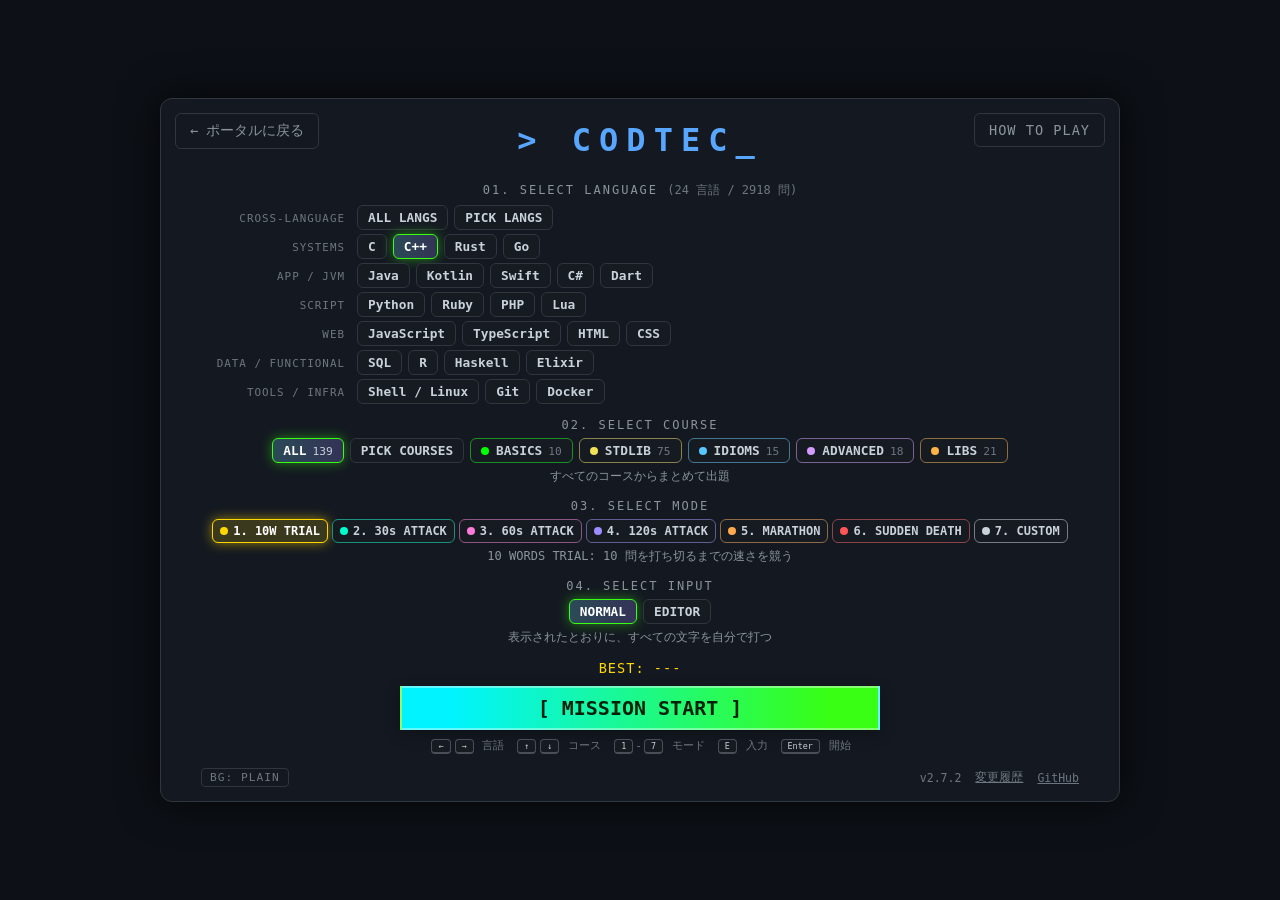
==== commit c2aad199: "fix: 警告と停止の演出を MARATHON と SUDDEN DEATH だけに限る（v2.7.2） - 残り時間の警告と、システムが止まる演出を、この 2 つのモードだけで出す   （v2.7." ====
--- a/index.html
+++ b/index.html
@@ -21,7 +21,7 @@
     <meta name="twitter:image" content="https://ssmbc2929bartok.github.io/codtec/ogp.png">
     <meta name="twitter:image:alt" content="紺色の背景に、青い文字で「&gt; CODTEC_」と書かれた Codtec のロゴ">
     <!-- ?v= は古いキャッシュを避けるための印。node tools/release.mjs <番号> で、data/registry.js の VERSION と一緒に書き換える -->
-    <link rel="stylesheet" href="codtec.css?v=2.7.1">
+    <link rel="stylesheet" href="codtec.css?v=2.7.2">
 </head>
 <body>
     <!-- 背景の模様を描く層と、流れる光を描く層（theme.js が動かす） -->
@@ -109,9 +109,9 @@
         </footer>
     </div>
 
-    <script src="theme.js?v=2.7.1"></script>
-    <script src="data/registry.js?v=2.7.1"></script>
-    <script src="data/manifest.js?v=2.7.1"></script>
-    <script src="script.js?v=2.7.1"></script>
+    <script src="theme.js?v=2.7.2"></script>
+    <script src="data/registry.js?v=2.7.2"></script>
+    <script src="data/manifest.js?v=2.7.2"></script>
+    <script src="script.js?v=2.7.2"></script>
 </body>
 </html>
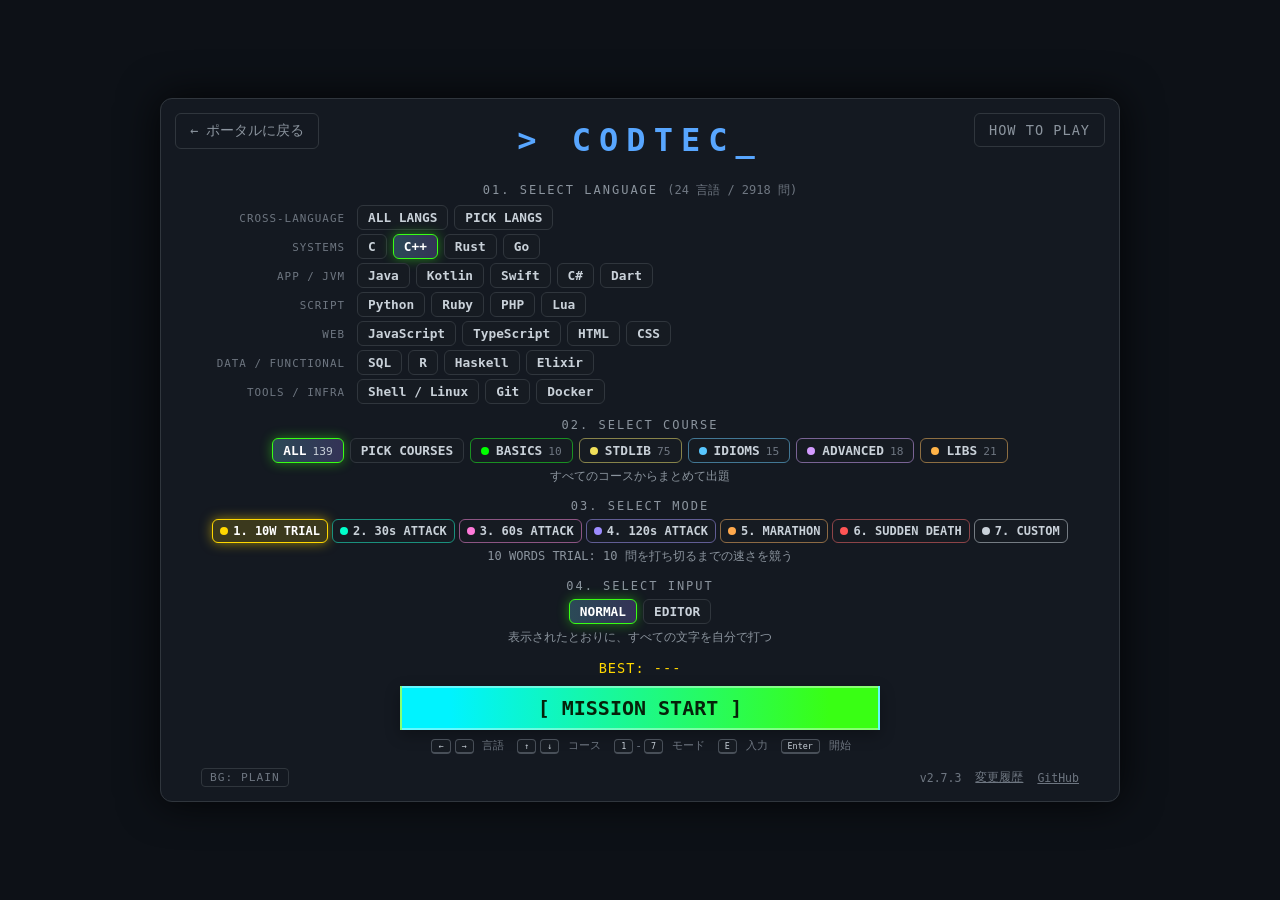
==== commit 7268819c: "style: 10 問ごとの知らせをタイマーの下に出す（v2.7.3） - MARATHON の知らせを、枠の上の縁からタイマーのすぐ下へ移した - 知らせのあるモードでは、そのぶんの場所を先に空けて" ====
--- a/index.html
+++ b/index.html
@@ -21,7 +21,7 @@
     <meta name="twitter:image" content="https://ssmbc2929bartok.github.io/codtec/ogp.png">
     <meta name="twitter:image:alt" content="紺色の背景に、青い文字で「&gt; CODTEC_」と書かれた Codtec のロゴ">
     <!-- ?v= は古いキャッシュを避けるための印。node tools/release.mjs <番号> で、data/registry.js の VERSION と一緒に書き換える -->
-    <link rel="stylesheet" href="codtec.css?v=2.7.2">
+    <link rel="stylesheet" href="codtec.css?v=2.7.3">
 </head>
 <body>
     <!-- 背景の模様を描く層と、流れる光を描く層（theme.js が動かす） -->
@@ -82,11 +82,11 @@
                     <span class="pause-icon" aria-hidden="true"></span>PAUSE <kbd>Esc</kbd>
                 </button>
             </div>
-            <div id="toast" class="toast" role="status"></div>
             <div id="course-tag" class="course-tag"></div>
             <div id="word-display"></div>
             <div id="note-display"></div>
             <div id="timer-display">TIME: 0.00s</div>
+            <div id="toast" class="toast" role="status"></div>
 
             <div id="pause-overlay" hidden>
                 <div class="pause-title">|| PAUSED</div>
@@ -109,9 +109,9 @@
         </footer>
     </div>
 
-    <script src="theme.js?v=2.7.2"></script>
-    <script src="data/registry.js?v=2.7.2"></script>
-    <script src="data/manifest.js?v=2.7.2"></script>
-    <script src="script.js?v=2.7.2"></script>
+    <script src="theme.js?v=2.7.3"></script>
+    <script src="data/registry.js?v=2.7.3"></script>
+    <script src="data/manifest.js?v=2.7.3"></script>
+    <script src="script.js?v=2.7.3"></script>
 </body>
 </html>
--- a/codtec.css
+++ b/codtec.css
@@ -236,10 +236,12 @@
 }
 #course-tag { display: block; margin-bottom: 6px; font-size: 1rem; }
 
-/* 区切りの知らせ。枠の上の縁にまたがる位置に出すので、ほかの表示とは重ならない */
+/* 区切りの知らせ。タイマーのすぐ下に出す。知らせのあるモードでは、そのぶんの場所を先に空けておくので、
+   出たり消えたりしてもほかの表示は動かない */
+#game-screen.has-toast { padding-bottom: 60px; }
 .toast {
     position: absolute;
-    top: -42px;
+    bottom: 6px;
     left: 50%;
     transform: translateX(-50%);
     padding: 8px 20px;
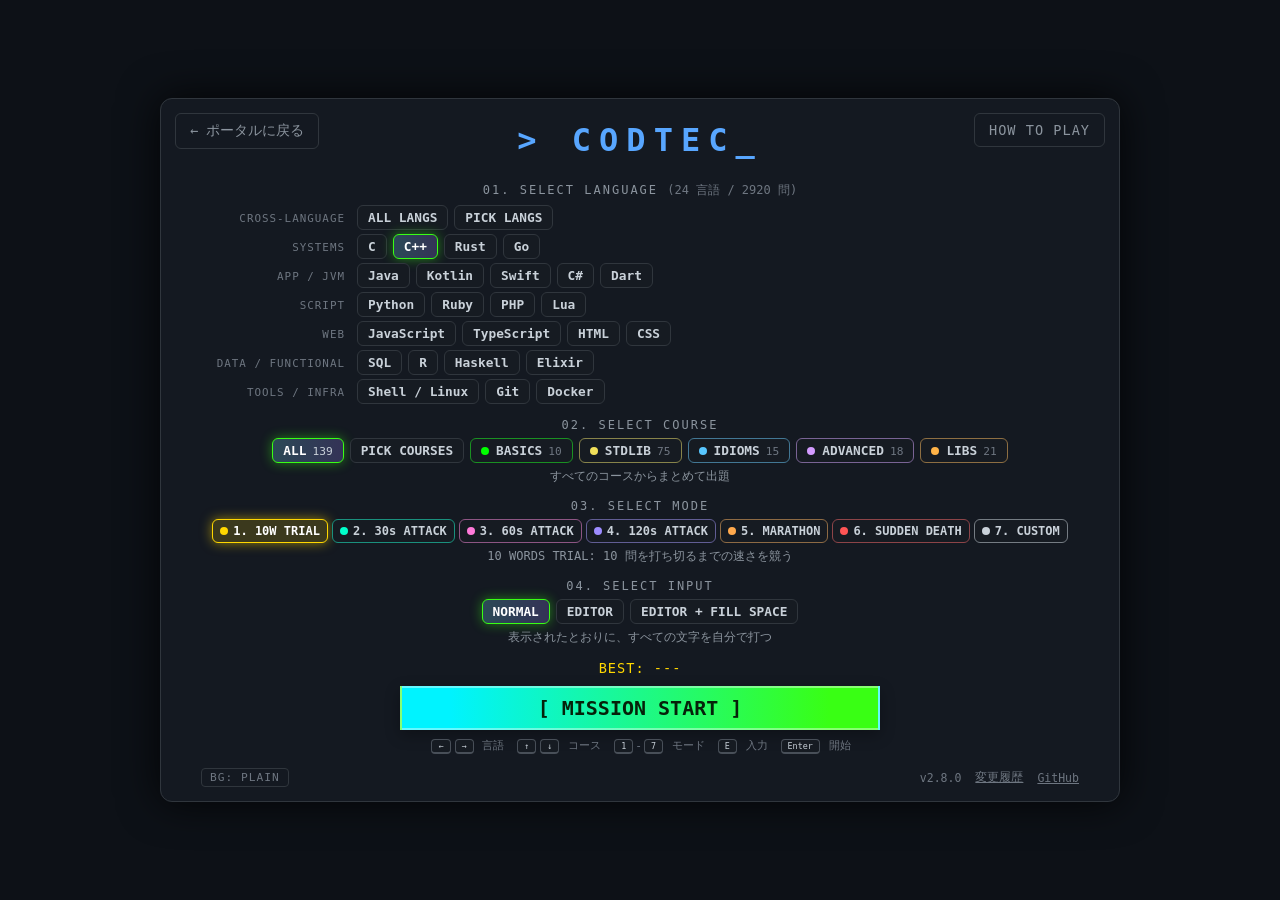
==== commit d4c82dbf: "feat: EDITOR + FILL SPACE を追加し、問題文の空白を直す（v2.8.0） 追加 - 入力のしかたに EDITOR + FILL SPACE を追加   （「{ x }」のように" ====
--- a/index.html
+++ b/index.html
@@ -21,7 +21,7 @@
     <meta name="twitter:image" content="https://ssmbc2929bartok.github.io/codtec/ogp.png">
     <meta name="twitter:image:alt" content="紺色の背景に、青い文字で「&gt; CODTEC_」と書かれた Codtec のロゴ">
     <!-- ?v= は古いキャッシュを避けるための印。node tools/release.mjs <番号> で、data/registry.js の VERSION と一緒に書き換える -->
-    <link rel="stylesheet" href="codtec.css?v=2.7.3">
+    <link rel="stylesheet" href="codtec.css?v=2.8.0">
 </head>
 <body>
     <!-- 背景の模様を描く層と、流れる光を描く層（theme.js が動かす） -->
@@ -109,9 +109,9 @@
         </footer>
     </div>
 
-    <script src="theme.js?v=2.7.3"></script>
-    <script src="data/registry.js?v=2.7.3"></script>
-    <script src="data/manifest.js?v=2.7.3"></script>
-    <script src="script.js?v=2.7.3"></script>
+    <script src="theme.js?v=2.8.0"></script>
+    <script src="data/registry.js?v=2.8.0"></script>
+    <script src="data/manifest.js?v=2.8.0"></script>
+    <script src="script.js?v=2.8.0"></script>
 </body>
 </html>
